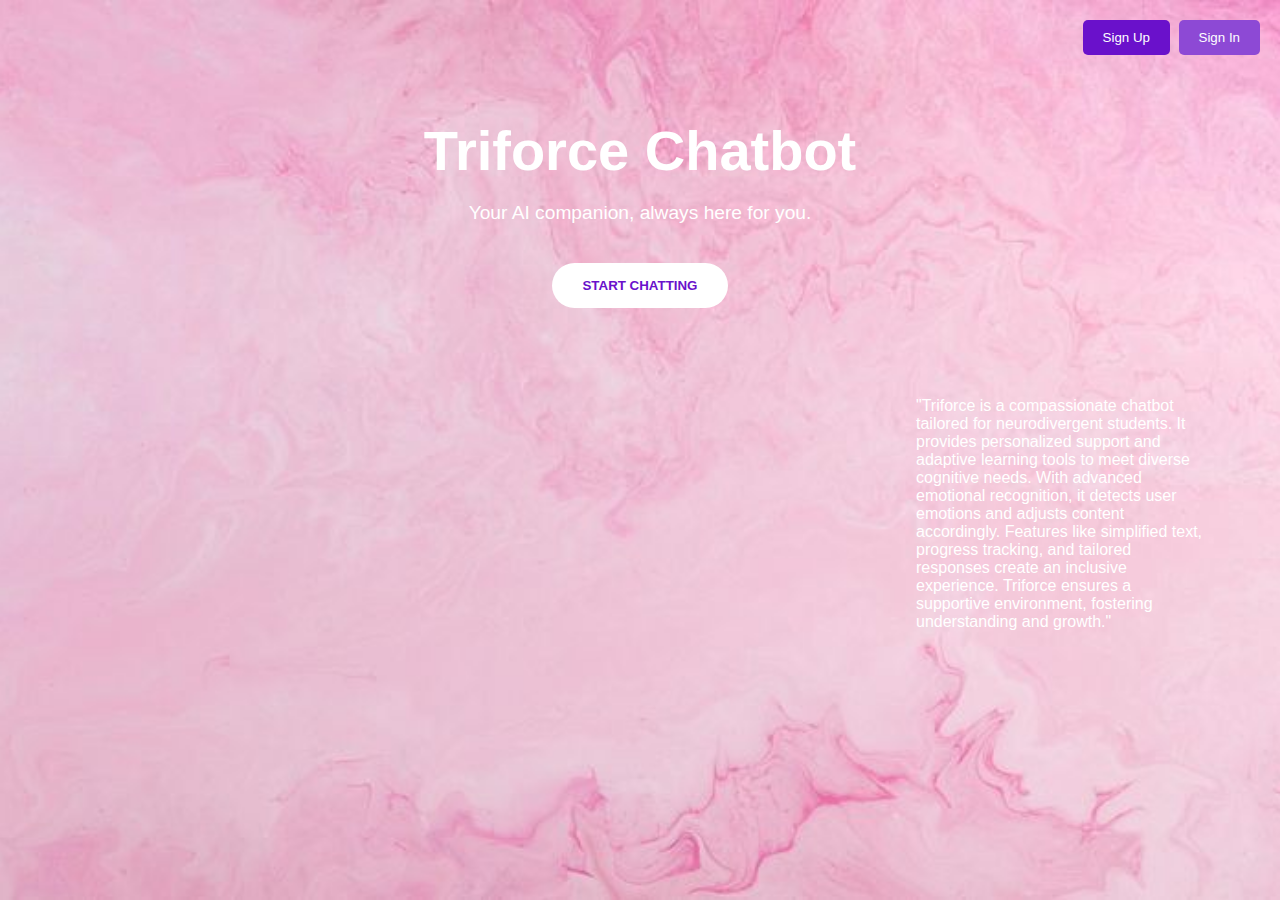
==== bot.html @ a35d51a7 "avator,db,remove image response,new model inclued" ====
<!DOCTYPE html>
<html lang="en">

<head>
    <meta charset="UTF-8">
    <meta name="viewport" content="width=device-width, initial-scale=1.0">
    <title>Interactive AI Chatbot</title>
    <style>
        /* General Styles */
        
        body {
            font-family: 'Roboto', sans-serif;
            margin: 0;
            padding: 0;
            background: url('templates/img/chatbot bg.jpg') no-repeat center center fixed;
            background-size: cover;
            overflow-x: hidden;
            color: #fff;
        }
        
        header {
            text-align: center;
            padding: 80px 20px;
            position: relative;
        }
        
        header h1 {
            font-size: 3.5rem;
            margin-bottom: 15px;
        }
        
        header p {
            font-size: 1.2rem;
        }
        
        .btn {
            padding: 15px 30px;
            background: #fff;
            color: #6a11cb;
            border: none;
            border-radius: 30px;
            cursor: pointer;
            text-transform: uppercase;
            font-weight: bold;
            margin-top: 20px;
            transition: all 0.3s ease-in-out;
        }
        
        .btn:hover {
            transform: scale(1.1);
            background: #eaeaea;
        }
        
        .hero {
            display: flex;
            align-items: center;
            position: absolute;
            top: 50%;
            right: 0;
            transform: translateY(-50%);
            padding: 60px 20px;
            text-align: left;
            height: auto;
            margin-left: 70%;
            margin-top: 5%;
            margin-right: 4%;
        }
        
        .signin-btn,
        .signup-btn {
            position: absolute;
            top: 20px;
            border: none;
            border-radius: 5px;
            padding: 10px 20px;
            cursor: pointer;
            color: white;
        }
        
        .signin-btn {
            right: 20px;
            background: #8d49d5;
        }
        
        .signin-btn:hover {
            background: #540da5;
        }
        
        .signup-btn {
            right: 110px;
            background: #6a11cb;
        }
        
        .signup-btn:hover {
            background: #540da5;
        }
        
        .modal {
            display: none;
            position: fixed;
            z-index: 1000;
            left: 0;
            top: 0;
            width: 100%;
            height: 100%;
            background-color: rgba(0, 0, 0, 0.8);
            justify-content: center;
            align-items: center;
        }
        
        .modal-content {
            background: #fff;
            color: #000;
            border-radius: 10px;
            padding: 20px;
            text-align: center;
            width: 80%;
            max-width: 400px;
        }
        
        .modal-content h2 {
            margin-top: 0;
        }
        
        .modal-content input,
        .modal-content button {
            margin-top: 10px;
            width: 100%;
            padding: 10px;
            font-size: 1rem;
        }
        
        .modal-content button {
            background: #6a11cb;
            color: #fff;
            border: none;
            cursor: pointer;
        }
        
        .modal-content button:hover {
            background: #540da5;
        }
        
        .modal-content .close {
            background: none;
            color: #000;
            font-size: 1.5rem;
            text-align: right;
            cursor: pointer;
            border: none;
        }
        /* Toast Notification */
        
        #toast {
            display: none;
            position: fixed;
            bottom: 20px;
            right: 20px;
            background: #4caf50;
            color: white;
            padding: 15px;
            border-radius: 5px;
            box-shadow: 0px 4px 6px rgba(0, 0, 0, 0.1);
            z-index: 1001;
        }
        
        #toast.error {
            background: #f44336;
        }
    </style>
</head>

<body>
    <header>
        <h1>Triforce Chatbot</h1>
        <p>Your AI companion, always here for you.</p>
        <button class="btn" onclick="startChat()">Start Chatting</button>
        <button class="signin-btn" onclick="openModalsignin()">Sign In</button>
        <button class="signup-btn" onclick="openModalsignup()">Sign Up</button>
    </header>

    <section class="hero">
        <p>"Triforce is a compassionate chatbot tailored for neurodivergent students. It provides personalized support and adaptive learning tools to meet diverse cognitive needs. With advanced emotional recognition, it detects user emotions and adjusts
            content accordingly. Features like simplified text, progress tracking, and tailored responses create an inclusive experience. Triforce ensures a supportive environment, fostering understanding and growth."</p>
    </section>

    <!-- Modal for Sign-In -->
    <div id="signinModal" class="modal">
        <div class="modal-content">
            <button class="close" onclick="closeModalsignin()">&times;</button>
            <h2>Sign In</h2>
            <input type="text" placeholder="E-mail" required>
            <input type="password" placeholder="Password" required>
            <button id="signinBtn">Sign In</button>
        </div>
    </div>

    <!-- Modal for Sign-Up -->
    <div id="signupModal" class="modal">
        <div class="modal-content">
            <button class="close" onclick="closeModalsignup()">&times;</button>
            <h2>Sign Up</h2>
            <input type="text" placeholder="Email" required>
            <input type="password" placeholder="Password" required>
            <button id="registerBtn">Register</button>
        </div>
    </div>

    <!-- Prompt Modal -->
    <div id="promptModal" class="modal">
        <div class="modal-content">
            <h2>Do you want to sign up or sign in?</h2>
            <button class="psignin-btn" onclick="redirectToSignIn()">Sign In</button>
            <button class="psignup-btn" onclick="redirectToSignUp()">Sign Up</button>
            <button class="close" onclick="closePromptModal()">Cancel</button>
        </div>
    </div>

    <!-- Toast Notification -->
    <div id="toast">Action Successful!</div>

    <script>
        let isUserSignedIn = false; // Track sign-in status

        document.getElementById("registerBtn").addEventListener("click", function() {
            const email = document.querySelector("#signupModal input[type='text']").value;
            const password = document.querySelector("#signupModal input[type='password']").value;

            fetch("http://localhost:5001/register", {
                    method: "POST",
                    headers: {
                        "Content-Type": "application/json",
                    },
                    body: JSON.stringify({
                        email,
                        password
                    }),
                })
                .then((response) => response.json())
                .then((data) => {
                    if (data.error) {
                        showToast(data.error, true);
                    } else {
                        closeModalsignup();
                        showToast("Registration Successful!");
                    }
                })
                .catch((error) => {
                    showToast("An error occurred during registration", true);
                    console.error("Error:", error);
                });
        });
        document.getElementById("signinBtn").addEventListener("click", function() {
            const email = document.querySelector("#signinModal input[type='text']").value;
            const password = document.querySelector("#signinModal input[type='password']").value;

            fetch("http://localhost:5001/login", {
                    method: "POST",
                    headers: {
                        "Content-Type": "application/json",
                    },
                    body: JSON.stringify({
                        email,
                        password
                    }),
                })
                .then((response) => response.json())
                .then((data) => {
                    if (data.error) {
                        showToast(data.error, true);
                    } else {
                        showToast("Signed in successfully!");
                        isUserSignedIn = true; // Update sign-in status
                        closeModalsignin();
                        redirectToChatPage(); // Redirect after sign-in
                    }
                })
                .catch((error) => {
                    showToast("An error occurred during login", true);
                    console.error("Error:", error);
                });
        });

        function startChat() {
            if (!isUserSignedIn) {
                openPromptModal(); // Open prompt modal for sign-in/sign-up
            } else {
                redirectToChatPage(); // Redirect directly if signed in
            }
        }

        function redirectToChatPage() {
            // Replace 'chat.html' with the actual chat page
            window.location.href = "templates/index.html";
        }

        function openPromptModal() {
            document.getElementById('promptModal').style.display = 'flex';
        }

        function closePromptModal() {
            document.getElementById('promptModal').style.display = 'none';
        }

        function redirectToSignIn() {
            closePromptModal();
            openModalsignin();
        }

        function redirectToSignUp() {
            closePromptModal();
            openModalsignup();
        }

        function openModalsignin() {
            document.getElementById("signinModal").style.display = "flex";
        }

        function openModalsignup() {
            document.getElementById("signupModal").style.display = "flex";
        }

        function closeModalsignin() {
            document.getElementById("signinModal").style.display = "none";
        }

        function closeModalsignup() {
            document.getElementById("signupModal").style.display = "none";
        }

        function showToast(message, isError = false) {
            const toast = document.getElementById("toast");
            toast.textContent = message;
            toast.className = isError ? "error" : "";
            toast.style.display = "block";
            setTimeout(() => {
                toast.style.display = "none";
            }, 3000);
        }

        function closeModalsignup() {
            document.getElementById('signupModal').style.display = 'none';
        }

        function showToast(message, isError = false) {
            const toast = document.getElementById("toast");
            toast.textContent = message;
            toast.className = isError ? "error" : "";
            toast.style.display = "block";
            setTimeout(() => {
                toast.style.display = "none";
            }, 3000);
        }
    </script>
</body>

</html>
<!-- hSPEm1fpQPMGWzNbVl1e -->
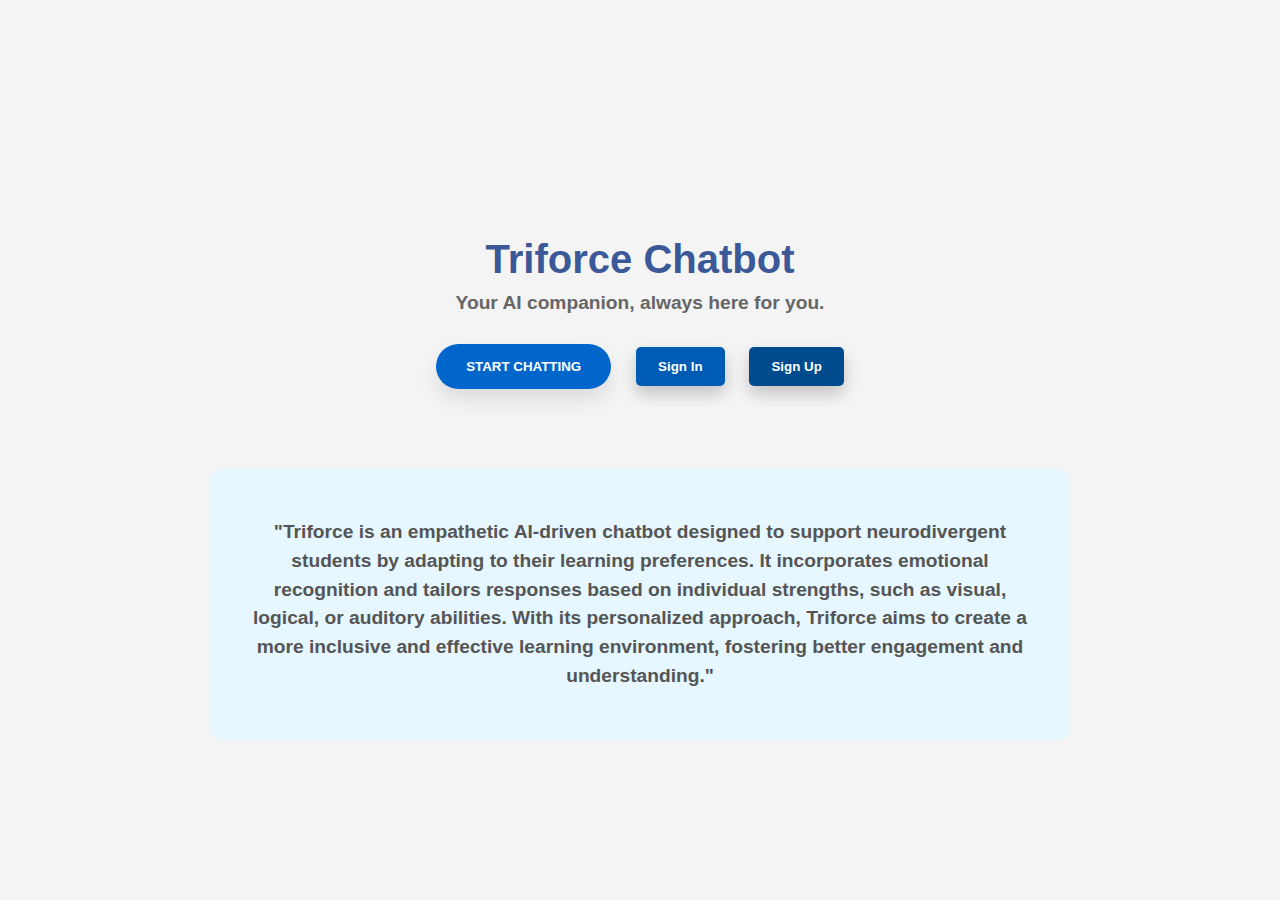
==== commit f7681e88: "bot page" ====
--- a/bot.html
+++ b/bot.html
@@ -4,320 +4,263 @@
 <head>
     <meta charset="UTF-8">
     <meta name="viewport" content="width=device-width, initial-scale=1.0">
-    <title>Interactive AI Chatbot</title>
+    <title>Triforce Chatbot</title>
     <style>
         /* General Styles */
-        
-        body {
-            font-family: 'Roboto', sans-serif;
-            margin: 0;
-            padding: 0;
-            background: url('templates/img/chatbot bg.jpg') no-repeat center center fixed;
-            background-size: cover;
-            overflow-x: hidden;
-            color: #fff;
-        }
-        
-        header {
-            text-align: center;
-            padding: 80px 20px;
-            position: relative;
-        }
-        
-        header h1 {
-            font-size: 3.5rem;
-            margin-bottom: 15px;
-        }
-        
-        header p {
-            font-size: 1.2rem;
-        }
-        
-        .btn {
-            padding: 15px 30px;
-            background: #fff;
-            color: #6a11cb;
-            border: none;
-            border-radius: 30px;
-            cursor: pointer;
-            text-transform: uppercase;
-            font-weight: bold;
-            margin-top: 20px;
-            transition: all 0.3s ease-in-out;
-        }
-        
-        .btn:hover {
-            transform: scale(1.1);
-            background: #eaeaea;
-        }
-        
-        .hero {
-            display: flex;
-            align-items: center;
-            position: absolute;
-            top: 50%;
-            right: 0;
-            transform: translateY(-50%);
-            padding: 60px 20px;
-            text-align: left;
-            height: auto;
-            margin-left: 70%;
-            margin-top: 5%;
-            margin-right: 4%;
-        }
-        
-        .signin-btn,
-        .signup-btn {
-            position: absolute;
-            top: 20px;
-            border: none;
-            border-radius: 5px;
-            padding: 10px 20px;
-            cursor: pointer;
-            color: white;
-        }
-        
-        .signin-btn {
-            right: 20px;
-            background: #8d49d5;
-        }
-        
-        .signin-btn:hover {
-            background: #540da5;
-        }
-        
-        .signup-btn {
-            right: 110px;
-            background: #6a11cb;
-        }
-        
-        .signup-btn:hover {
-            background: #540da5;
-        }
-        
-        .modal {
-            display: none;
-            position: fixed;
-            z-index: 1000;
-            left: 0;
-            top: 0;
-            width: 100%;
-            height: 100%;
-            background-color: rgba(0, 0, 0, 0.8);
-            justify-content: center;
-            align-items: center;
-        }
-        
-        .modal-content {
-            background: #fff;
-            color: #000;
-            border-radius: 10px;
-            padding: 20px;
-            text-align: center;
-            width: 80%;
-            max-width: 400px;
-        }
-        
-        .modal-content h2 {
-            margin-top: 0;
-        }
-        
-        .modal-content input,
-        .modal-content button {
-            margin-top: 10px;
-            width: 100%;
-            padding: 10px;
-            font-size: 1rem;
-        }
-        
-        .modal-content button {
-            background: #6a11cb;
-            color: #fff;
-            border: none;
-            cursor: pointer;
-        }
-        
-        .modal-content button:hover {
-            background: #540da5;
-        }
-        
-        .modal-content .close {
-            background: none;
-            color: #000;
-            font-size: 1.5rem;
-            text-align: right;
-            cursor: pointer;
-            border: none;
-        }
-        /* Toast Notification */
-        
-        #toast {
-            display: none;
-            position: fixed;
-            bottom: 20px;
-            right: 20px;
-            background: #4caf50;
-            color: white;
-            padding: 15px;
-            border-radius: 5px;
-            box-shadow: 0px 4px 6px rgba(0, 0, 0, 0.1);
-            z-index: 1001;
-        }
-        
-        #toast.error {
-            background: #f44336;
-        }
+  /* General Styles */
+/* General Styles */
+body {
+    font-family: 'Roboto', sans-serif;
+    margin: 0;
+    padding: 0;
+    background-color: #f4f4f4; /* Light gray background - calming and easy on the eyes */
+    color: #333; /* Dark gray text for readability */
+    display: flex;
+    justify-content: center;
+    align-items: center;
+    height: 100vh;
+    flex-direction: column;
+    overflow: hidden;
+    font-size: 1.1rem;
+}
+
+/* Header */
+header {
+    text-align: center;
+    padding: 50px 20px;
+    animation: fadeIn 1.5s ease-out;
+}
+
+header h1 {
+    font-size: 2.5rem;
+    font-weight: bold;
+    margin-bottom: 10px;
+    color: #3b5998; /* Calming blue for header */
+}
+
+header p {
+    font-size: 1.2rem;
+    max-width: 600px;
+    margin: auto;
+    font-weight: bold;
+    color: #666; /* Soft gray for description text */
+}
+
+/* Buttons */
+.btn {
+    padding: 15px 30px;
+    background: #0066cc; /* Soft blue for buttons */
+    color: white;
+    border: none;
+    border-radius: 25px;
+    cursor: pointer;
+    text-transform: uppercase;
+    font-weight: bold;
+    margin-top: 20px;
+    transition: all 0.3s ease;
+    box-shadow: 0 10px 20px rgba(0, 0, 0, 0.1);
+}
+
+.btn:hover {
+    background: #0099cc; /* Slight hover effect */
+    transform: translateY(-5px);
+}
+
+.buttons {
+    margin-top: 20px;
+}
+
+.buttons button {
+    margin: 10px;
+    font-weight: bold;
+}
+
+/* Hero Section */
+.hero {
+    width: 90%;
+    max-width: 800px;
+    text-align: center;
+    padding: 30px;
+    background: #e6f7ff; /* Very light blue background - calm and easy on the eyes */
+    border-radius: 10px;
+    margin-top: 20px;
+}
+
+.hero p {
+    font-size: 1.2rem;
+    line-height: 1.5;
+    font-weight: bold;
+    color: #555; /* Darker text for better contrast */
+}
+
+/* Sign-In and Sign-Up Buttons */
+.signin-btn,
+.signup-btn {
+    padding: 12px 22px;
+    border: none;
+    border-radius: 5px;
+    cursor: pointer;
+    color: white;
+    transition: 0.3s;
+    font-weight: bold;
+    background: #005bb5; /* Calming blue */
+    box-shadow: 0 8px 16px rgba(0, 0, 0, 0.2);
+}
+
+.signin-btn:hover,
+.signup-btn:hover {
+    background: #0086cc; /* Slightly lighter hover color */
+    transform: scale(1.05);
+}
+
+.signup-btn {
+    background: #004b8e;
+}
+
+.signup-btn:hover {
+    background: #006db3;
+}
+
+.signin-btn {
+    background: #005bb5;
+}
+
+/* Modal Styles */
+.modal {
+    display: none;
+    position: fixed;
+    z-index: 1000;
+    left: 0;
+    top: 0;
+    width: 100%;
+    height: 100%;
+    background-color: rgba(0, 0, 0, 0.6); /* Darker background for focus */
+    display: flex;
+    justify-content: center;
+    align-items: center;
+}
+
+.modal-content {
+    background: #ffffff;
+    color: #333;
+    border-radius: 10px;
+    padding: 25px;
+    text-align: center;
+    width: 90%;
+    max-width: 350px;
+}
+
+.modal-content h2 {
+    margin-bottom: 15px;
+    font-size: 1.5rem;
+    color: #004b8e; /* Soft blue header for modal */
+}
+
+.modal-content input {
+    width: 100%;
+    padding: 12px;
+    margin: 10px 0;
+    font-size: 1rem;
+    border: 1px solid #ccc;
+    border-radius: 5px;
+    background-color: #f9f9f9; /* Light background for input fields */
+}
+
+.modal-content button {
+    width: 100%;
+    padding: 12px;
+    background: #005bb5;
+    color: white;
+    border: none;
+    cursor: pointer;
+    font-size: 1.1rem;
+    margin-top: 10px;
+    border-radius: 5px;
+}
+
+.modal-content button:hover {
+    background: #0086cc;
+}
+
+/* Toast Notification */
+#toast {
+    display: none;
+    position: fixed;
+    bottom: 20px;
+    right: 20px;
+    background: #4caf50; /* Calming green for success messages */
+    color: white;
+    padding: 15px;
+    border-radius: 5px;
+    box-shadow: 0px 4px 6px rgba(0, 0, 0, 0.1);
+}
+
+/* Animations */
+@keyframes fadeIn {
+    0% {
+        opacity: 0;
+        transform: translateY(20px);
+    }
+    100% {
+        opacity: 1;
+        transform: translateY(0);
+    }
+}
+
     </style>
 </head>
 
 <body>
+
     <header>
         <h1>Triforce Chatbot</h1>
         <p>Your AI companion, always here for you.</p>
-        <button class="btn" onclick="startChat()">Start Chatting</button>
-        <button class="signin-btn" onclick="openModalsignin()">Sign In</button>
-        <button class="signup-btn" onclick="openModalsignup()">Sign Up</button>
+        <div class="buttons">
+            <button class="btn" onclick="startChat()">Start Chatting</button>
+            <button class="signin-btn" onclick="openModalsignin()">Sign In</button>
+            <button class="signup-btn" onclick="openModalsignup()">Sign Up</button>
+        </div>
     </header>
 
     <section class="hero">
-        <p>"Triforce is a compassionate chatbot tailored for neurodivergent students. It provides personalized support and adaptive learning tools to meet diverse cognitive needs. With advanced emotional recognition, it detects user emotions and adjusts
-            content accordingly. Features like simplified text, progress tracking, and tailored responses create an inclusive experience. Triforce ensures a supportive environment, fostering understanding and growth."</p>
+        <p>"Triforce is an empathetic AI-driven chatbot designed to support neurodivergent students by adapting to their learning preferences. It incorporates emotional recognition and tailors responses based on individual strengths, such as visual, logical, or auditory abilities. With its personalized approach, Triforce aims to create a more inclusive and effective learning environment, fostering better engagement and understanding."</p>
     </section>
 
-    <!-- Modal for Sign-In -->
-    <div id="signinModal" class="modal">
+    <!-- Modals -->
+    <div id="signinModal" class="modal" style="display: none;">
         <div class="modal-content">
             <button class="close" onclick="closeModalsignin()">&times;</button>
             <h2>Sign In</h2>
-            <input type="text" placeholder="E-mail" required>
-            <input type="password" placeholder="Password" required>
-            <button id="signinBtn">Sign In</button>
+            <input type="text" placeholder="E-mail">
+            <input type="password" placeholder="Password">
+            <button onclick="signIn()">Sign In</button>
         </div>
     </div>
 
-    <!-- Modal for Sign-Up -->
-    <div id="signupModal" class="modal">
+    <div id="signupModal" class="modal" style="display: none;">
         <div class="modal-content">
             <button class="close" onclick="closeModalsignup()">&times;</button>
             <h2>Sign Up</h2>
-            <input type="text" placeholder="Email" required>
-            <input type="password" placeholder="Password" required>
-            <button id="registerBtn">Register</button>
+            <input type="text" placeholder="Email">
+            <input type="password" placeholder="Password">
+            <button onclick="signUp()">Register</button>
         </div>
     </div>
 
-    <!-- Prompt Modal -->
-    <div id="promptModal" class="modal">
-        <div class="modal-content">
-            <h2>Do you want to sign up or sign in?</h2>
-            <button class="psignin-btn" onclick="redirectToSignIn()">Sign In</button>
-            <button class="psignup-btn" onclick="redirectToSignUp()">Sign Up</button>
-            <button class="close" onclick="closePromptModal()">Cancel</button>
-        </div>
-    </div>
-
     <!-- Toast Notification -->
     <div id="toast">Action Successful!</div>
 
     <script>
-        let isUserSignedIn = false; // Track sign-in status
-
-        document.getElementById("registerBtn").addEventListener("click", function() {
-            const email = document.querySelector("#signupModal input[type='text']").value;
-            const password = document.querySelector("#signupModal input[type='password']").value;
-
-            fetch("http://localhost:5001/register", {
-                    method: "POST",
-                    headers: {
-                        "Content-Type": "application/json",
-                    },
-                    body: JSON.stringify({
-                        email,
-                        password
-                    }),
-                })
-                .then((response) => response.json())
-                .then((data) => {
-                    if (data.error) {
-                        showToast(data.error, true);
-                    } else {
-                        closeModalsignup();
-                        showToast("Registration Successful!");
-                    }
-                })
-                .catch((error) => {
-                    showToast("An error occurred during registration", true);
-                    console.error("Error:", error);
-                });
-        });
-        document.getElementById("signinBtn").addEventListener("click", function() {
-            const email = document.querySelector("#signinModal input[type='text']").value;
-            const password = document.querySelector("#signinModal input[type='password']").value;
-
-            fetch("http://localhost:5001/login", {
-                    method: "POST",
-                    headers: {
-                        "Content-Type": "application/json",
-                    },
-                    body: JSON.stringify({
-                        email,
-                        password
-                    }),
-                })
-                .then((response) => response.json())
-                .then((data) => {
-                    if (data.error) {
-                        showToast(data.error, true);
-                    } else {
-                        showToast("Signed in successfully!");
-                        isUserSignedIn = true; // Update sign-in status
-                        closeModalsignin();
-                        redirectToChatPage(); // Redirect after sign-in
-                    }
-                })
-                .catch((error) => {
-                    showToast("An error occurred during login", true);
-                    console.error("Error:", error);
-                });
-        });
-
-        function startChat() {
-            if (!isUserSignedIn) {
-                openPromptModal(); // Open prompt modal for sign-in/sign-up
-            } else {
-                redirectToChatPage(); // Redirect directly if signed in
-            }
-        }
-
-        function redirectToChatPage() {
-            // Replace 'chat.html' with the actual chat page
-            window.location.href = "templates/index.html";
-        }
-
-        function openPromptModal() {
-            document.getElementById('promptModal').style.display = 'flex';
-        }
-
-        function closePromptModal() {
-            document.getElementById('promptModal').style.display = 'none';
-        }
-
-        function redirectToSignIn() {
-            closePromptModal();
-            openModalsignin();
-        }
-
-        function redirectToSignUp() {
-            closePromptModal();
-            openModalsignup();
-        }
-
         function openModalsignin() {
             document.getElementById("signinModal").style.display = "flex";
+            // Close signup modal if open
+            document.getElementById("signupModal").style.display = "none";
         }
 
         function openModalsignup() {
             document.getElementById("signupModal").style.display = "flex";
+            // Close signin modal if open
+            document.getElementById("signinModal").style.display = "none";
         }
 
         function closeModalsignin() {
@@ -331,28 +274,21 @@
         function showToast(message, isError = false) {
             const toast = document.getElementById("toast");
             toast.textContent = message;
-            toast.className = isError ? "error" : "";
             toast.style.display = "block";
+            toast.style.background = isError ? "#f44336" : "#4caf50";
             setTimeout(() => {
                 toast.style.display = "none";
             }, 3000);
         }
 
-        function closeModalsignup() {
-            document.getElementById('signupModal').style.display = 'none';
-        }
-
-        function showToast(message, isError = false) {
-            const toast = document.getElementById("toast");
-            toast.textContent = message;
-            toast.className = isError ? "error" : "";
-            toast.style.display = "block";
+        function startChat() {
+            showToast("Redirecting to chat...");
             setTimeout(() => {
-                toast.style.display = "none";
-            }, 3000);
+                window.location.href = "templates/index.html";
+            }, 1500);
         }
     </script>
+
 </body>
 
 </html>
-<!-- hSPEm1fpQPMGWzNbVl1e -->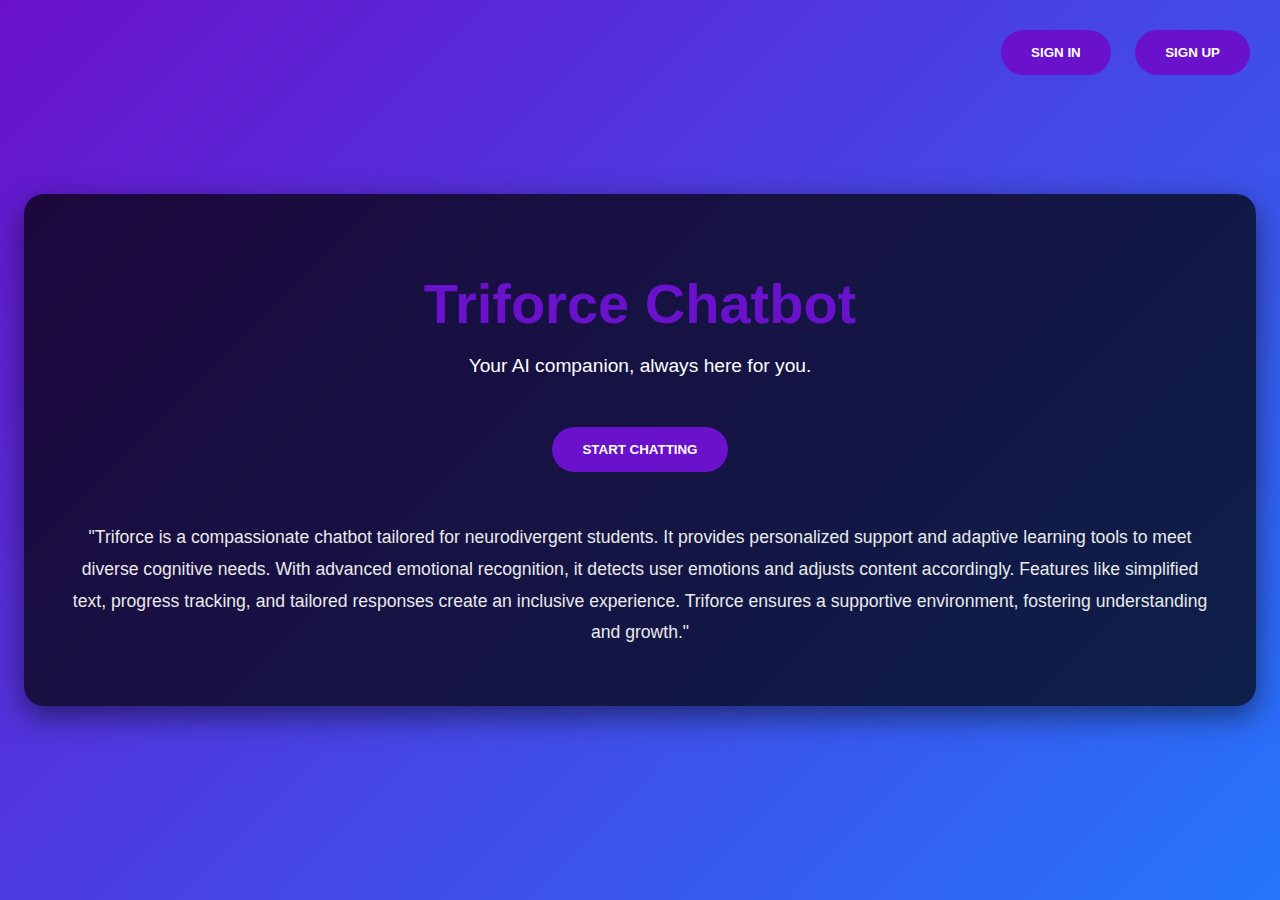
==== commit d36b5f1e: "gradients by kesika" ====
--- a/bot.html
+++ b/bot.html
@@ -4,246 +4,224 @@
 <head>
     <meta charset="UTF-8">
     <meta name="viewport" content="width=device-width, initial-scale=1.0">
-    <title>Triforce Chatbot</title>
+    <title>Interactive AI Chatbot</title>
     <style>
         /* General Styles */
-  /* General Styles */
-/* General Styles */
+        /* Animated Gradient Background */
+@keyframes gradientAnimation {
+    0% {
+        background-position: 0% 50%;
+    }
+    50% {
+        background-position: 100% 50%;
+    }
+    100% {
+        background-position: 0% 50%;
+    }
+}
+
 body {
     font-family: 'Roboto', sans-serif;
     margin: 0;
     padding: 0;
-    background-color: #f4f4f4; /* Light gray background - calming and easy on the eyes */
-    color: #333; /* Dark gray text for readability */
-    display: flex;
-    justify-content: center;
-    align-items: center;
+    background: linear-gradient(135deg, #6a11cb, #2575fc, #50c9c3, #96deda);
+    background-size: 300% 300%;
+    animation: gradientAnimation 8s infinite ease-in-out;
     height: 100vh;
-    flex-direction: column;
-    overflow: hidden;
-    font-size: 1.1rem;
-}
-
-/* Header */
-header {
-    text-align: center;
-    padding: 50px 20px;
-    animation: fadeIn 1.5s ease-out;
-}
-
-header h1 {
-    font-size: 2.5rem;
-    font-weight: bold;
-    margin-bottom: 10px;
-    color: #3b5998; /* Calming blue for header */
-}
-
-header p {
-    font-size: 1.2rem;
-    max-width: 600px;
-    margin: auto;
-    font-weight: bold;
-    color: #666; /* Soft gray for description text */
-}
-
-/* Buttons */
-.btn {
-    padding: 15px 30px;
-    background: #0066cc; /* Soft blue for buttons */
-    color: white;
-    border: none;
-    border-radius: 25px;
-    cursor: pointer;
-    text-transform: uppercase;
-    font-weight: bold;
-    margin-top: 20px;
-    transition: all 0.3s ease;
-    box-shadow: 0 10px 20px rgba(0, 0, 0, 0.1);
-}
-
-.btn:hover {
-    background: #0099cc; /* Slight hover effect */
-    transform: translateY(-5px);
-}
-
-.buttons {
-    margin-top: 20px;
-}
-
-.buttons button {
-    margin: 10px;
-    font-weight: bold;
-}
-
-/* Hero Section */
-.hero {
-    width: 90%;
-    max-width: 800px;
-    text-align: center;
-    padding: 30px;
-    background: #e6f7ff; /* Very light blue background - calm and easy on the eyes */
-    border-radius: 10px;
-    margin-top: 20px;
-}
-
-.hero p {
-    font-size: 1.2rem;
-    line-height: 1.5;
-    font-weight: bold;
-    color: #555; /* Darker text for better contrast */
-}
-
-/* Sign-In and Sign-Up Buttons */
-.signin-btn,
-.signup-btn {
-    padding: 12px 22px;
-    border: none;
-    border-radius: 5px;
-    cursor: pointer;
-    color: white;
-    transition: 0.3s;
-    font-weight: bold;
-    background: #005bb5; /* Calming blue */
-    box-shadow: 0 8px 16px rgba(0, 0, 0, 0.2);
-}
-
-.signin-btn:hover,
-.signup-btn:hover {
-    background: #0086cc; /* Slightly lighter hover color */
-    transform: scale(1.05);
-}
-
-.signup-btn {
-    background: #004b8e;
-}
-
-.signup-btn:hover {
-    background: #006db3;
-}
-
-.signin-btn {
-    background: #005bb5;
-}
-
-/* Modal Styles */
-.modal {
-    display: none;
-    position: fixed;
-    z-index: 1000;
-    left: 0;
-    top: 0;
-    width: 100%;
-    height: 100%;
-    background-color: rgba(0, 0, 0, 0.6); /* Darker background for focus */
+    color: #fff;
     display: flex;
     justify-content: center;
     align-items: center;
 }
 
-.modal-content {
-    background: #ffffff;
-    color: #333;
-    border-radius: 10px;
-    padding: 25px;
-    text-align: center;
-    width: 90%;
-    max-width: 350px;
+
+        .container {
+            background: rgba(0, 0, 0, 0.7);
+            border-radius: 20px;
+            padding: 40px;
+            width: 90%;
+            max-width: 1200px;
+            box-shadow: 0 10px 30px rgba(0, 0, 0, 0.5);
+            text-align: center;
+        }
+
+        header h1 {
+            font-size: 3.5rem;
+            margin-bottom: 15px;
+            color: #6a11cb;
+        }
+
+        header p {
+            font-size: 1.2rem;
+            margin-bottom: 40px;
+        }
+
+        .btn {
+            padding: 15px 30px;
+            background: #6a11cb;
+            color: #fff;
+            border: none;
+            border-radius: 30px;
+            cursor: pointer;
+            text-transform: uppercase;
+            font-weight: bold;
+            margin: 10px;
+            transition: all 0.3s ease-in-out;
+        }
+
+        .btn:hover {
+            background: #540da5;
+            transform: scale(1.05);
+        }
+
+        .hero {
+            margin-top: 40px;
+            font-size: 1.1rem;
+            line-height: 1.8;
+            color: #eaeaea;
+        }
+        .auth-buttons {
+    position: absolute;
+    top: 20px;
+    right: 20px;
 }
 
-.modal-content h2 {
-    margin-bottom: 15px;
-    font-size: 1.5rem;
-    color: #004b8e; /* Soft blue header for modal */
-}
-
-.modal-content input {
-    width: 100%;
-    padding: 12px;
-    margin: 10px 0;
-    font-size: 1rem;
-    border: 1px solid #ccc;
-    border-radius: 5px;
-    background-color: #f9f9f9; /* Light background for input fields */
-}
-
-.modal-content button {
-    width: 100%;
-    padding: 12px;
-    background: #005bb5;
-    color: white;
-    border: none;
-    cursor: pointer;
-    font-size: 1.1rem;
-    margin-top: 10px;
-    border-radius: 5px;
-}
-
-.modal-content button:hover {
-    background: #0086cc;
-}
-
-/* Toast Notification */
-#toast {
-    display: none;
-    position: fixed;
-    bottom: 20px;
-    right: 20px;
-    background: #4caf50; /* Calming green for success messages */
-    color: white;
-    padding: 15px;
-    border-radius: 5px;
-    box-shadow: 0px 4px 6px rgba(0, 0, 0, 0.1);
-}
-
-/* Animations */
-@keyframes fadeIn {
-    0% {
-        opacity: 0;
-        transform: translateY(20px);
-    }
-    100% {
-        opacity: 1;
-        transform: translateY(0);
-    }
-}
-
+
+        .modal {
+            display: none;
+            position: fixed;
+            z-index: 1000;
+            left: 0;
+            top: 0;
+            width: 100%;
+            height: 100%;
+            background-color: rgba(0, 0, 0, 0.8);
+            justify-content: center;
+            align-items: center;
+        }
+
+        .modal-content {
+            background: #fff;
+            color: #000;
+            border-radius: 10px;
+            padding: 30px;
+            text-align: center;
+            width: 90%;
+            max-width: 400px;
+            box-shadow: 0 10px 30px rgba(0, 0, 0, 0.5);
+        }
+
+        .modal-content h2 {
+            margin-top: 0;
+            color: #6a11cb;
+        }
+
+        .modal-content input {
+            width: 100%;
+            padding: 12px;
+            margin: 10px 0;
+            border: 1px solid #ccc;
+            border-radius: 5px;
+            font-size: 1rem;
+        }
+
+        .modal-content button {
+            width: 100%;
+            padding: 12px;
+            background: #6a11cb;
+            color: #fff;
+            border: none;
+            border-radius: 5px;
+            cursor: pointer;
+            font-size: 1rem;
+            margin-top: 10px;
+            transition: background 0.3s ease;
+        }
+
+        .modal-content button:hover {
+            background: #540da5;
+        }
+
+        .modal-content .close {
+            background: none;
+            color: #000;
+            font-size: 1.5rem;
+            text-align: right;
+            cursor: pointer;
+            border: none;
+            position: absolute;
+            top: 10px;
+            right: 15px;
+        }
+
+        /* Toast Notification */
+        #toast {
+            display: none;
+            position: fixed;
+            bottom: 20px;
+            right: 20px;
+            background: #4caf50;
+            color: white;
+            padding: 15px;
+            border-radius: 5px;
+            box-shadow: 0px 4px 6px rgba(0, 0, 0, 0.1);
+            z-index: 1001;
+        }
+
+        #toast.error {
+            background: #f44336;
+        }
     </style>
 </head>
 
 <body>
-
-    <header>
-        <h1>Triforce Chatbot</h1>
-        <p>Your AI companion, always here for you.</p>
-        <div class="buttons">
+    <div class="auth-buttons">
+        <button class="btn signin-btn" onclick="openModalsignin()">Sign In</button>
+        <button class="btn signup-btn" onclick="openModalsignup()">Sign Up</button>
+    </div>
+
+    <div class="container">
+        <header>
+            <h1>Triforce Chatbot</h1>
+            <p>Your AI companion, always here for you.</p>
             <button class="btn" onclick="startChat()">Start Chatting</button>
-            <button class="signin-btn" onclick="openModalsignin()">Sign In</button>
-            <button class="signup-btn" onclick="openModalsignup()">Sign Up</button>
-        </div>
-    </header>
-
-    <section class="hero">
-        <p>"Triforce is an empathetic AI-driven chatbot designed to support neurodivergent students by adapting to their learning preferences. It incorporates emotional recognition and tailors responses based on individual strengths, such as visual, logical, or auditory abilities. With its personalized approach, Triforce aims to create a more inclusive and effective learning environment, fostering better engagement and understanding."</p>
-    </section>
-
-    <!-- Modals -->
-    <div id="signinModal" class="modal" style="display: none;">
+        </header>
+
+        <section class="hero">
+            <p>"Triforce is a compassionate chatbot tailored for neurodivergent students. It provides personalized support and adaptive learning tools to meet diverse cognitive needs. With advanced emotional recognition, it detects user emotions and adjusts content accordingly. Features like simplified text, progress tracking, and tailored responses create an inclusive experience. Triforce ensures a supportive environment, fostering understanding and growth."</p>
+        </section>
+    </div>
+
+
+    <!-- Modal for Sign-In -->
+    <div id="signinModal" class="modal">
         <div class="modal-content">
             <button class="close" onclick="closeModalsignin()">&times;</button>
             <h2>Sign In</h2>
-            <input type="text" placeholder="E-mail">
-            <input type="password" placeholder="Password">
-            <button onclick="signIn()">Sign In</button>
+            <input type="text" placeholder="E-mail" required>
+            <input type="password" placeholder="Password" required>
+            <button id="signinBtn">Sign In</button>
         </div>
     </div>
 
-    <div id="signupModal" class="modal" style="display: none;">
+    <!-- Modal for Sign-Up -->
+    <div id="signupModal" class="modal">
         <div class="modal-content">
             <button class="close" onclick="closeModalsignup()">&times;</button>
             <h2>Sign Up</h2>
-            <input type="text" placeholder="Email">
-            <input type="password" placeholder="Password">
-            <button onclick="signUp()">Register</button>
+            <input type="text" placeholder="Email" required>
+            <input type="password" placeholder="Password" required>
+            <button id="registerBtn">Register</button>
+        </div>
+    </div>
+
+    <!-- Prompt Modal -->
+    <div id="promptModal" class="modal">
+        <div class="modal-content">
+            <h2>Do you want to sign up or sign in?</h2>
+            <button class="btn psignin-btn" onclick="redirectToSignIn()">Sign In</button>
+            <button class="btn psignup-btn" onclick="redirectToSignUp()">Sign Up</button>
+            <button class="btn close" onclick="closePromptModal()">Cancel</button>
         </div>
     </div>
 
@@ -251,16 +229,105 @@
     <div id="toast">Action Successful!</div>
 
     <script>
+        let isUserSignedIn = false; // Track sign-in status
+
+        document.getElementById("registerBtn").addEventListener("click", function() {
+            const email = document.querySelector("#signupModal input[type='text']").value;
+            const password = document.querySelector("#signupModal input[type='password']").value;
+
+            fetch("http://localhost:5001/register", {
+                    method: "POST",
+                    headers: {
+                        "Content-Type": "application/json",
+                    },
+                    body: JSON.stringify({
+                        email,
+                        password
+                    }),
+                })
+                .then((response) => response.json())
+                .then((data) => {
+                    if (data.error) {
+                        showToast(data.error, true);
+                    } else {
+                        closeModalsignup();
+                        showToast("Registration Successful!");
+                    }
+                })
+                .catch((error) => {
+                    showToast("An error occurred during registration", true);
+                    console.error("Error:", error);
+                });
+        });
+
+        document.getElementById("signinBtn").addEventListener("click", function() {
+            const email = document.querySelector("#signinModal input[type='text']").value;
+            const password = document.querySelector("#signinModal input[type='password']").value;
+
+            fetch("http://localhost:5001/login", {
+                    method: "POST",
+                    headers: {
+                        "Content-Type": "application/json",
+                    },
+                    body: JSON.stringify({
+                        email,
+                        password
+                    }),
+                })
+                .then((response) => response.json())
+                .then((data) => {
+                    if (data.error) {
+                        showToast(data.error, true);
+                    } else {
+                        showToast("Signed in successfully!");
+                        isUserSignedIn = true; // Update sign-in status
+                        closeModalsignin();
+                        redirectToChatPage(); // Redirect after sign-in
+                    }
+                })
+                .catch((error) => {
+                    showToast("An error occurred during login", true);
+                    console.error("Error:", error);
+                });
+        });
+
+        function startChat() {
+            if (!isUserSignedIn) {
+                openPromptModal(); // Open prompt modal for sign-in/sign-up
+            } else {
+                redirectToChatPage(); // Redirect directly if signed in
+            }
+        }
+
+        function redirectToChatPage() {
+            // Replace 'chat.html' with the actual chat page
+            window.location.href = "templates/index.html";
+        }
+
+        function openPromptModal() {
+            document.getElementById('promptModal').style.display = 'flex';
+        }
+
+        function closePromptModal() {
+            document.getElementById('promptModal').style.display = 'none';
+        }
+
+        function redirectToSignIn() {
+            closePromptModal();
+            openModalsignin();
+        }
+
+        function redirectToSignUp() {
+            closePromptModal();
+            openModalsignup();
+        }
+
         function openModalsignin() {
             document.getElementById("signinModal").style.display = "flex";
-            // Close signup modal if open
-            document.getElementById("signupModal").style.display = "none";
         }
 
         function openModalsignup() {
             document.getElementById("signupModal").style.display = "flex";
-            // Close signin modal if open
-            document.getElementById("signinModal").style.display = "none";
         }
 
         function closeModalsignin() {
@@ -274,21 +341,13 @@
         function showToast(message, isError = false) {
             const toast = document.getElementById("toast");
             toast.textContent = message;
+            toast.className = isError ? "error" : "";
             toast.style.display = "block";
-            toast.style.background = isError ? "#f44336" : "#4caf50";
             setTimeout(() => {
                 toast.style.display = "none";
             }, 3000);
         }
-
-        function startChat() {
-            showToast("Redirecting to chat...");
-            setTimeout(() => {
-                window.location.href = "templates/index.html";
-            }, 1500);
-        }
     </script>
-
 </body>
 
-</html>
+</html>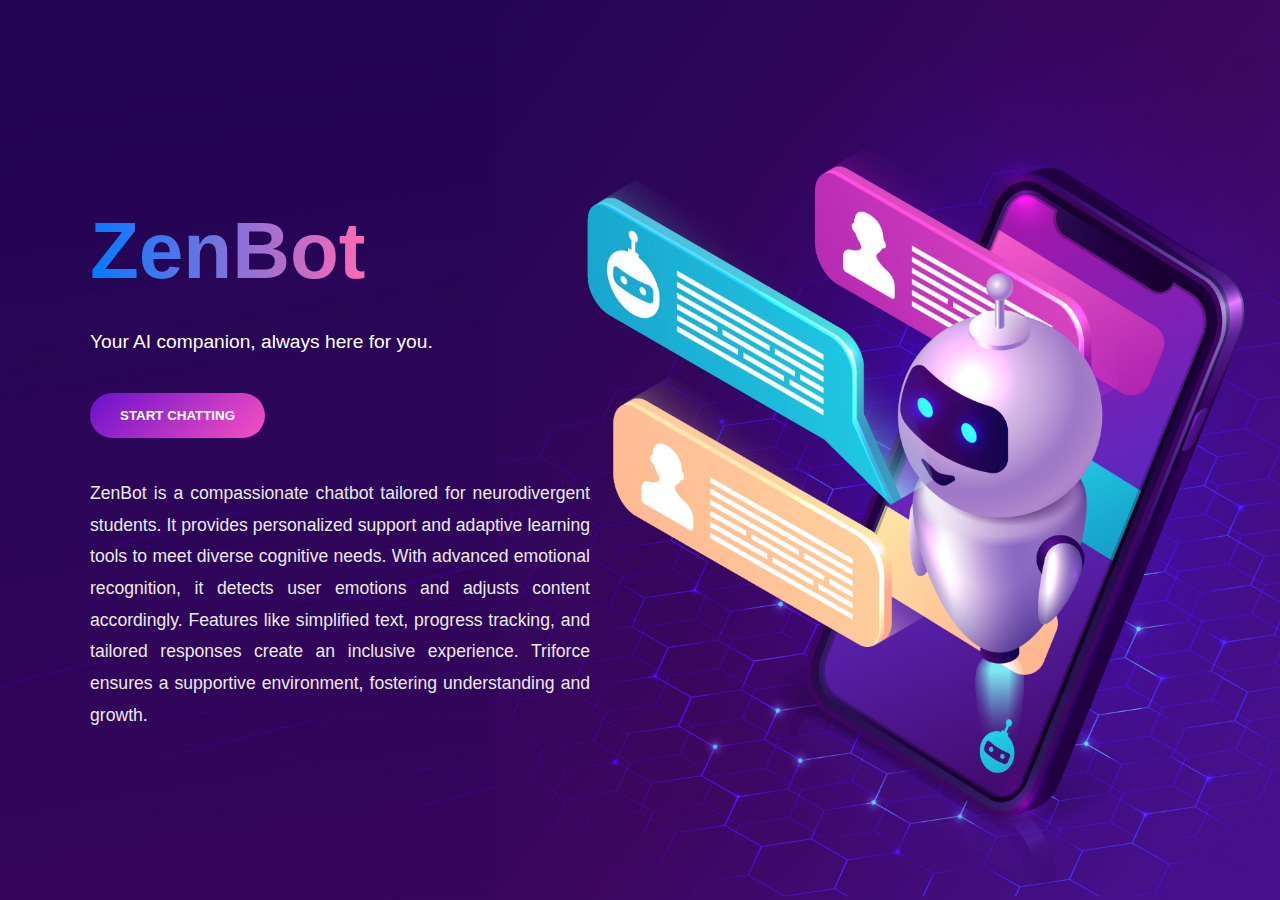
==== commit 7dc17d32: "second review UI" ====
--- a/bot.html
+++ b/bot.html
@@ -7,48 +7,64 @@
     <title>Interactive AI Chatbot</title>
     <style>
         /* General Styles */
-        /* Animated Gradient Background */
-@keyframes gradientAnimation {
-    0% {
-        background-position: 0% 50%;
-    }
-    50% {
-        background-position: 100% 50%;
-    }
-    100% {
-        background-position: 0% 50%;
-    }
-}
-
-body {
-    font-family: 'Roboto', sans-serif;
-    margin: 0;
-    padding: 0;
-    background: linear-gradient(135deg, #6a11cb, #2575fc, #50c9c3, #96deda);
-    background-size: 300% 300%;
-    animation: gradientAnimation 8s infinite ease-in-out;
-    height: 100vh;
-    color: #fff;
+        body {
+            font-family: 'Roboto', sans-serif;
+            margin: 0;
+            padding: 0;
+            height: 100vh;
+            color: #fff;
+            display: flex;
+            justify-content: flex-start; /* Align content to the left */
+            align-items: center;
+            background-image: url('templates/img/kesikabg2.jpg'); /* Add your local image path here */
+            background-size: cover;
+            background-position: center;
+            background-repeat: no-repeat;
+        }
+        .modal {
     display: flex;
+    align-items: center;
     justify-content: center;
-    align-items: center;
-}
-
-
-        .container {
-            background: rgba(0, 0, 0, 0.7);
-            border-radius: 20px;
+    position: fixed;
+    top: 0;
+    left: 0;
+    width: 100%;
+    height: 100%;
+    background: rgba(0, 0, 0, 0.5);
+}
+
+.modal-content {
+    background: #fff;
+    padding: 20px;
+    border-radius: 10px;
+    text-align: center;
+    width: 300px;
+    position: relative;
+}
+
+.close-btn {
+    position: absolute;
+    top: 10px;
+    right: 15px;
+    font-size: 24px;
+    cursor: pointer;
+}
+
+
+        .content {
             padding: 40px;
-            width: 90%;
-            max-width: 1200px;
-            box-shadow: 0 10px 30px rgba(0, 0, 0, 0.5);
-            text-align: center;
+            max-width: 500px;
+            text-align: left; /* Align text to the left */
+            margin-left: 50px; /* Add margin to the left */
         }
 
         header h1 {
-            font-size: 3.5rem;
+            font-size: 5rem;
             margin-bottom: 15px;
-            color: #6a11cb;
+            background: linear-gradient(to right, #007bff, #ff69b4);
+            -webkit-background-clip: text;
+            -webkit-text-fill-color: transparent;
+            display: inline-block;
         }
 
         header p {
@@ -58,19 +74,18 @@
 
         .btn {
             padding: 15px 30px;
-            background: #6a11cb;
+            background: linear-gradient(135deg, #6a11cb, #f750c2); /* Gradient from pink to blue */
             color: #fff;
             border: none;
             border-radius: 30px;
             cursor: pointer;
             text-transform: uppercase;
             font-weight: bold;
-            margin: 10px;
             transition: all 0.3s ease-in-out;
         }
 
         .btn:hover {
-            background: #540da5;
+            background: linear-gradient(135deg, #f750c2, #6a11cb); /* Darker gradient on hover */
             transform: scale(1.05);
         }
 
@@ -80,13 +95,8 @@
             line-height: 1.8;
             color: #eaeaea;
         }
-        .auth-buttons {
-    position: absolute;
-    top: 20px;
-    right: 20px;
-}
-
-
+
+        /* Modal Styles */
         .modal {
             display: none;
             position: fixed;
@@ -175,23 +185,28 @@
 </head>
 
 <body>
-    <div class="auth-buttons">
-        <button class="btn signin-btn" onclick="openModalsignin()">Sign In</button>
-        <button class="btn signup-btn" onclick="openModalsignup()">Sign Up</button>
-    </div>
-
-    <div class="container">
+    <div class="content">
         <header>
-            <h1>Triforce Chatbot</h1>
+            <h1>ZenBot</h1>
             <p>Your AI companion, always here for you.</p>
             <button class="btn" onclick="startChat()">Start Chatting</button>
         </header>
 
         <section class="hero">
-            <p>"Triforce is a compassionate chatbot tailored for neurodivergent students. It provides personalized support and adaptive learning tools to meet diverse cognitive needs. With advanced emotional recognition, it detects user emotions and adjusts content accordingly. Features like simplified text, progress tracking, and tailored responses create an inclusive experience. Triforce ensures a supportive environment, fostering understanding and growth."</p>
+            <p style="text-align: justify;">ZenBot is a compassionate chatbot tailored for neurodivergent students. It provides personalized support and adaptive learning tools to meet diverse cognitive needs. With advanced emotional recognition, it detects user emotions and adjusts content accordingly. Features like simplified text, progress tracking, and tailored responses create an inclusive experience. Triforce ensures a supportive environment, fostering understanding and growth.</p>
         </section>
     </div>
 
+    <!-- Prompt Modal -->
+<div id="promptModal" class="modal">
+    <div class="modal-content">
+        <span class="close-btn" onclick="closePromptModal()">&times;</span> <!-- Close Icon -->
+        <h2>Do you want to sign up or sign in?</h2>
+        <button class="btn psignin-btn" onclick="redirectToSignIn()">Sign In</button>
+        <button class="btn psignup-btn" onclick="redirectToSignUp()">Sign Up</button>
+        
+    </div>
+</div>
 
     <!-- Modal for Sign-In -->
     <div id="signinModal" class="modal">
@@ -215,138 +230,116 @@
         </div>
     </div>
 
-    <!-- Prompt Modal -->
-    <div id="promptModal" class="modal">
-        <div class="modal-content">
-            <h2>Do you want to sign up or sign in?</h2>
-            <button class="btn psignin-btn" onclick="redirectToSignIn()">Sign In</button>
-            <button class="btn psignup-btn" onclick="redirectToSignUp()">Sign Up</button>
-            <button class="btn close" onclick="closePromptModal()">Cancel</button>
-        </div>
-    </div>
-
     <!-- Toast Notification -->
     <div id="toast">Action Successful!</div>
 
     <script>
-        let isUserSignedIn = false; // Track sign-in status
-
-        document.getElementById("registerBtn").addEventListener("click", function() {
-            const email = document.querySelector("#signupModal input[type='text']").value;
-            const password = document.querySelector("#signupModal input[type='password']").value;
-
-            fetch("http://localhost:5001/register", {
-                    method: "POST",
-                    headers: {
-                        "Content-Type": "application/json",
-                    },
-                    body: JSON.stringify({
-                        email,
-                        password
-                    }),
-                })
-                .then((response) => response.json())
-                .then((data) => {
-                    if (data.error) {
-                        showToast(data.error, true);
-                    } else {
-                        closeModalsignup();
-                        showToast("Registration Successful!");
-                    }
-                })
-                .catch((error) => {
-                    showToast("An error occurred during registration", true);
-                    console.error("Error:", error);
-                });
-        });
-
-        document.getElementById("signinBtn").addEventListener("click", function() {
-            const email = document.querySelector("#signinModal input[type='text']").value;
-            const password = document.querySelector("#signinModal input[type='password']").value;
-
-            fetch("http://localhost:5001/login", {
-                    method: "POST",
-                    headers: {
-                        "Content-Type": "application/json",
-                    },
-                    body: JSON.stringify({
-                        email,
-                        password
-                    }),
-                })
-                .then((response) => response.json())
-                .then((data) => {
-                    if (data.error) {
-                        showToast(data.error, true);
-                    } else {
-                        showToast("Signed in successfully!");
-                        isUserSignedIn = true; // Update sign-in status
-                        closeModalsignin();
-                        redirectToChatPage(); // Redirect after sign-in
-                    }
-                })
-                .catch((error) => {
-                    showToast("An error occurred during login", true);
-                    console.error("Error:", error);
-                });
-        });
-
-        function startChat() {
-            if (!isUserSignedIn) {
-                openPromptModal(); // Open prompt modal for sign-in/sign-up
-            } else {
-                redirectToChatPage(); // Redirect directly if signed in
-            }
-        }
-
-        function redirectToChatPage() {
-            // Replace 'chat.html' with the actual chat page
-            window.location.href = "templates/index.html";
-        }
-
-        function openPromptModal() {
-            document.getElementById('promptModal').style.display = 'flex';
-        }
-
-        function closePromptModal() {
-            document.getElementById('promptModal').style.display = 'none';
-        }
-
         function redirectToSignIn() {
-            closePromptModal();
-            openModalsignin();
-        }
-
-        function redirectToSignUp() {
-            closePromptModal();
-            openModalsignup();
-        }
-
-        function openModalsignin() {
-            document.getElementById("signinModal").style.display = "flex";
-        }
-
-        function openModalsignup() {
-            document.getElementById("signupModal").style.display = "flex";
-        }
-
-        function closeModalsignin() {
-            document.getElementById("signinModal").style.display = "none";
-        }
-
-        function closeModalsignup() {
-            document.getElementById("signupModal").style.display = "none";
-        }
-
-        function showToast(message, isError = false) {
-            const toast = document.getElementById("toast");
-            toast.textContent = message;
-            toast.className = isError ? "error" : "";
-            toast.style.display = "block";
-            setTimeout(() => {
-                toast.style.display = "none";
-            }, 3000);
-        }
+    document.getElementById("promptModal").style.display = "none";
+    document.getElementById("signinModal").style.display = "block";
+}
+
+function redirectToSignUp() {
+    document.getElementById("promptModal").style.display = "none";
+    document.getElementById("signupModal").style.display = "block";
+}
+
+function closePromptModal() {
+    document.getElementById("promptModal").style.display = "none";
+}
+
+function closeModalsignin() {
+    document.getElementById("signinModal").style.display = "none";
+}
+
+function closeModalsignup() {
+    document.getElementById("signupModal").style.display = "none";
+}
+  
+        let isUserSignedIn = false;
+
+async function startChat() {
+    if (!isUserSignedIn) {
+        openPromptModal();
+    } else {
+        redirectToChatPage();
+    }
+}
+
+function openPromptModal() {
+    document.getElementById('promptModal').style.display = 'flex';
+}
+
+function closePromptModal() {
+    document.getElementById('promptModal').style.display = 'none';
+}
+
+function redirectToChatPage() {
+    window.location.href = "templates/index.html";
+}
+
+async function registerUser() {
+    const email = document.querySelector("#signupModal input[type='text']").value;
+    const password = document.querySelector("#signupModal input[type='password']").value;
+
+    const response = await fetch("http://localhost:5001/register", {
+        method: "POST",
+        headers: { "Content-Type": "application/json" },
+        body: JSON.stringify({ email, password })
+    });
+    
+    const data = await response.json();
+    showToast(data.message || data.error, !response.ok);
+    if (response.ok) {
+        closeModalsignup();
+        openModalsignin();
+    }
+}
+
+async function loginUser() {
+    const email = document.querySelector("#signinModal input[type='text']").value;
+    const password = document.querySelector("#signinModal input[type='password']").value;
+
+    const response = await fetch("http://localhost:5001/login", {
+        method: "POST",
+        headers: { "Content-Type": "application/json" },
+        body: JSON.stringify({ email, password })
+    });
+    
+    const data = await response.json();
+    showToast(data.message || data.error, !response.ok);
+    if (response.ok) {
+        isUserSignedIn = true;
+        closeModalsignin();
+        redirectToChatPage();
+    }
+}
+
+async function sendMessageToChat() {
+    const message = document.getElementById("userMessage").value;
+    if (!message) return;
+
+    const response = await fetch("http://localhost:5001/chat", {
+        method: "POST",
+        headers: { "Content-Type": "application/json" },
+        body: JSON.stringify({ message, user_id: "default" })
+    });
+    
+    const data = await response.json();
+    document.getElementById("chatResponse").innerText = data.response;
+}
+
+function showToast(message, isError = false) {
+    const toast = document.getElementById("toast");
+    toast.textContent = message;
+    toast.className = isError ? "error" : "";
+    toast.style.display = "block";
+    setTimeout(() => { toast.style.display = "none"; }, 3000);
+}
+
+document.getElementById("signinBtn").addEventListener("click", loginUser);
+document.getElementById("registerBtn").addEventListener("click", registerUser);
+
     </script>
 </body>
 
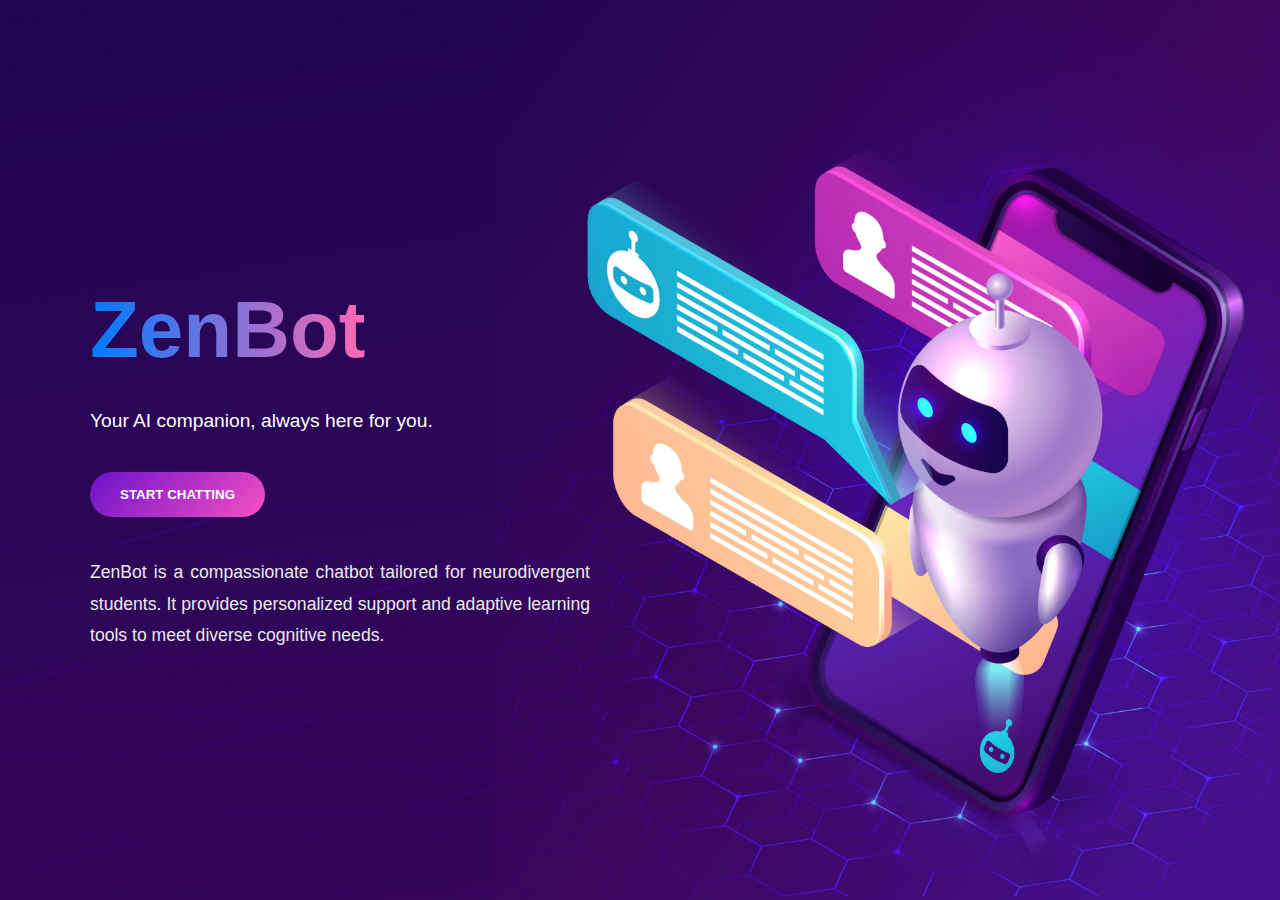
==== commit ba502f08: "contact us,profile name in menu" ====
--- a/bot.html
+++ b/bot.html
@@ -14,48 +14,19 @@
             height: 100vh;
             color: #fff;
             display: flex;
-            justify-content: flex-start; /* Align content to the left */
+            justify-content: flex-start;
             align-items: center;
-            background-image: url('templates/img/kesikabg2.jpg'); /* Add your local image path here */
+            background-image: url('templates/img/kesikabg2.jpg');
             background-size: cover;
             background-position: center;
             background-repeat: no-repeat;
         }
-        .modal {
-    display: flex;
-    align-items: center;
-    justify-content: center;
-    position: fixed;
-    top: 0;
-    left: 0;
-    width: 100%;
-    height: 100%;
-    background: rgba(0, 0, 0, 0.5);
-}
-
-.modal-content {
-    background: #fff;
-    padding: 20px;
-    border-radius: 10px;
-    text-align: center;
-    width: 300px;
-    position: relative;
-}
-
-.close-btn {
-    position: absolute;
-    top: 10px;
-    right: 15px;
-    font-size: 24px;
-    cursor: pointer;
-}
-
 
         .content {
             padding: 40px;
             max-width: 500px;
-            text-align: left; /* Align text to the left */
-            margin-left: 50px; /* Add margin to the left */
+            text-align: left;
+            margin-left: 50px;
         }
 
         header h1 {
@@ -74,7 +45,7 @@
 
         .btn {
             padding: 15px 30px;
-            background: linear-gradient(135deg, #6a11cb, #f750c2); /* Gradient from pink to blue */
+            background: linear-gradient(135deg, #6a11cb, #f750c2);
             color: #fff;
             border: none;
             border-radius: 30px;
@@ -85,7 +56,7 @@
         }
 
         .btn:hover {
-            background: linear-gradient(135deg, #f750c2, #6a11cb); /* Darker gradient on hover */
+            background: linear-gradient(135deg, #f750c2, #6a11cb);
             transform: scale(1.05);
         }
 
@@ -96,72 +67,66 @@
             color: #eaeaea;
         }
 
-        /* Modal Styles */
-        .modal {
+        /* Sign In / Sign Up Modal */
+        .overlay {
             display: none;
             position: fixed;
-            z-index: 1000;
+            top: 0;
             left: 0;
-            top: 0;
             width: 100%;
             height: 100%;
-            background-color: rgba(0, 0, 0, 0.8);
-            justify-content: center;
-            align-items: center;
-        }
-
-        .modal-content {
+            background: rgba(0, 0, 0, 0.5);
+            z-index: 999;
+        }
+
+        .popup-container {
+            display: none;
+            position: fixed;
+            top: 50%;
+            left: 50%;
+            transform: translate(-50%, -50%);
             background: #fff;
-            color: #000;
+            padding: 20px;
             border-radius: 10px;
-            padding: 30px;
+            width: 320px;
             text-align: center;
-            width: 90%;
-            max-width: 400px;
-            box-shadow: 0 10px 30px rgba(0, 0, 0, 0.5);
-        }
-
-        .modal-content h2 {
-            margin-top: 0;
-            color: #6a11cb;
-        }
-
-        .modal-content input {
+            z-index: 1000;
+        }
+
+        .popup-tabs button {
+            width: 50%;
+            padding: 10px;
+            background: #6a11cb;
+            color: white;
+            border: none;
+            cursor: pointer;
+        }
+
+        .popup-tabs button:hover {
+            background: #483d8b;
+        }
+
+        .popup-container input {
             width: 100%;
-            padding: 12px;
+            padding: 10px;
             margin: 10px 0;
             border: 1px solid #ccc;
             border-radius: 5px;
-            font-size: 1rem;
-        }
-
-        .modal-content button {
+        }
+
+        .popup-submit {
             width: 100%;
             padding: 12px;
             background: #6a11cb;
-            color: #fff;
+            color: white;
             border: none;
-            border-radius: 5px;
             cursor: pointer;
             font-size: 1rem;
             margin-top: 10px;
-            transition: background 0.3s ease;
-        }
-
-        .modal-content button:hover {
+        }
+
+        .popup-submit:hover {
             background: #540da5;
-        }
-
-        .modal-content .close {
-            background: none;
-            color: #000;
-            font-size: 1.5rem;
-            text-align: right;
-            cursor: pointer;
-            border: none;
-            position: absolute;
-            top: 10px;
-            right: 15px;
         }
 
         /* Toast Notification */
@@ -174,12 +139,7 @@
             color: white;
             padding: 15px;
             border-radius: 5px;
-            box-shadow: 0px 4px 6px rgba(0, 0, 0, 0.1);
             z-index: 1001;
-        }
-
-        #toast.error {
-            background: #f44336;
         }
     </style>
 </head>
@@ -191,156 +151,133 @@
             <p>Your AI companion, always here for you.</p>
             <button class="btn" onclick="startChat()">Start Chatting</button>
         </header>
-
         <section class="hero">
-            <p style="text-align: justify;">ZenBot is a compassionate chatbot tailored for neurodivergent students. It provides personalized support and adaptive learning tools to meet diverse cognitive needs. With advanced emotional recognition, it detects user emotions and adjusts content accordingly. Features like simplified text, progress tracking, and tailored responses create an inclusive experience. Triforce ensures a supportive environment, fostering understanding and growth.</p>
+            <p style="text-align: justify;">
+                ZenBot is a compassionate chatbot tailored for neurodivergent students. It provides personalized support
+                and adaptive learning tools to meet diverse cognitive needs.
+            </p>
         </section>
     </div>
 
-    <!-- Prompt Modal -->
-<div id="promptModal" class="modal">
-    <div class="modal-content">
-        <span class="close-btn" onclick="closePromptModal()">&times;</span> <!-- Close Icon -->
-        <h2>Do you want to sign up or sign in?</h2>
-        <button class="btn psignin-btn" onclick="redirectToSignIn()">Sign In</button>
-        <button class="btn psignup-btn" onclick="redirectToSignUp()">Sign Up</button>
-        
-    </div>
-</div>
-
-    <!-- Modal for Sign-In -->
-    <div id="signinModal" class="modal">
-        <div class="modal-content">
-            <button class="close" onclick="closeModalsignin()">&times;</button>
-            <h2>Sign In</h2>
-            <input type="text" placeholder="E-mail" required>
-            <input type="password" placeholder="Password" required>
-            <button id="signinBtn">Sign In</button>
+    <!-- Login Modal -->
+    <div class="overlay" id="signupOverlay"></div>
+    <div class="popup-container" id="signupPopup">
+        <div class="popup-tabs">
+            <button onclick="showSignIn()">Sign In</button>
+            <button onclick="showSignUp()">Sign Up</button>
+        </div>
+
+        <div id="signInForm">
+            <h2>Sign In & Upload</h2>
+            <input type="email" id="signinEmail" placeholder="Email" required>
+            <input type="password" id="signinPassword" placeholder="Password" required>
+            <input type="file" id="signinPdfUpload" accept=".pdf">
+            <button class="popup-submit" onclick="submitSignIn()">Sign In & Update</button>
+        </div>
+
+        <div id="signUpForm" style="display: none;">
+            <h2>Sign Up</h2>
+            <input type="text" id="signupName" placeholder="Full Name" required>
+            <input type="email" id="signupEmail" placeholder="Email" required>
+            <input type="password" id="signupPassword" placeholder="Password" required>
+            <input type="file" id="signupPdfUpload" accept=".pdf">
+            <button class="popup-submit" onclick="submitSignup()">Sign Up</button>
         </div>
     </div>
 
-    <!-- Modal for Sign-Up -->
-    <div id="signupModal" class="modal">
-        <div class="modal-content">
-            <button class="close" onclick="closeModalsignup()">&times;</button>
-            <h2>Sign Up</h2>
-            <input type="text" placeholder="Email" required>
-            <input type="password" placeholder="Password" required>
-            <button id="registerBtn">Register</button>
-        </div>
-    </div>
-
     <!-- Toast Notification -->
-    <div id="toast">Action Successful!</div>
+    <div id="toast"></div>
 
     <script>
-        function redirectToSignIn() {
-    document.getElementById("promptModal").style.display = "none";
-    document.getElementById("signinModal").style.display = "block";
-}
-
-function redirectToSignUp() {
-    document.getElementById("promptModal").style.display = "none";
-    document.getElementById("signupModal").style.display = "block";
-}
-
-function closePromptModal() {
-    document.getElementById("promptModal").style.display = "none";
-}
-
-function closeModalsignin() {
-    document.getElementById("signinModal").style.display = "none";
-}
-
-function closeModalsignup() {
-    document.getElementById("signupModal").style.display = "none";
-}
-  
+        let users = {};
         let isUserSignedIn = false;
 
-async function startChat() {
-    if (!isUserSignedIn) {
-        openPromptModal();
-    } else {
-        redirectToChatPage();
-    }
-}
-
-function openPromptModal() {
-    document.getElementById('promptModal').style.display = 'flex';
-}
-
-function closePromptModal() {
-    document.getElementById('promptModal').style.display = 'none';
-}
-
-function redirectToChatPage() {
-    window.location.href = "templates/index.html";
-}
-
-async function registerUser() {
-    const email = document.querySelector("#signupModal input[type='text']").value;
-    const password = document.querySelector("#signupModal input[type='password']").value;
-
-    const response = await fetch("http://localhost:5001/register", {
-        method: "POST",
-        headers: { "Content-Type": "application/json" },
-        body: JSON.stringify({ email, password })
-    });
-    
-    const data = await response.json();
-    showToast(data.message || data.error, !response.ok);
-    if (response.ok) {
-        closeModalsignup();
-        openModalsignin();
-    }
-}
-
-async function loginUser() {
-    const email = document.querySelector("#signinModal input[type='text']").value;
-    const password = document.querySelector("#signinModal input[type='password']").value;
-
-    const response = await fetch("http://localhost:5001/login", {
-        method: "POST",
-        headers: { "Content-Type": "application/json" },
-        body: JSON.stringify({ email, password })
-    });
-    
-    const data = await response.json();
-    showToast(data.message || data.error, !response.ok);
-    if (response.ok) {
-        isUserSignedIn = true;
-        closeModalsignin();
-        redirectToChatPage();
-    }
-}
-
-async function sendMessageToChat() {
-    const message = document.getElementById("userMessage").value;
-    if (!message) return;
-
-    const response = await fetch("http://localhost:5001/chat", {
-        method: "POST",
-        headers: { "Content-Type": "application/json" },
-        body: JSON.stringify({ message, user_id: "default" })
-    });
-    
-    const data = await response.json();
-    document.getElementById("chatResponse").innerText = data.response;
-}
-
-function showToast(message, isError = false) {
-    const toast = document.getElementById("toast");
-    toast.textContent = message;
-    toast.className = isError ? "error" : "";
-    toast.style.display = "block";
-    setTimeout(() => { toast.style.display = "none"; }, 3000);
-}
-
-document.getElementById("signinBtn").addEventListener("click", loginUser);
-document.getElementById("registerBtn").addEventListener("click", registerUser);
-
+        function startChat() {
+            if (!isUserSignedIn) {
+                document.getElementById("signupOverlay").style.display = "block";
+                document.getElementById("signupPopup").style.display = "block";
+            } else {
+                window.location.href = "templates/index.html";
+            }
+        }
+
+        function showSignIn() {
+            document.getElementById("signInForm").style.display = "block";
+            document.getElementById("signUpForm").style.display = "none";
+        }
+
+        function showSignUp() {
+            document.getElementById("signUpForm").style.display = "block";
+            document.getElementById("signInForm").style.display = "none";
+        }
+        
+        async function submitSignup() {
+            const email = document.getElementById("signupEmail").value;
+            const password = document.getElementById("signupPassword").value;
+
+            const response = await fetch("http://localhost:5001/register", {
+                method: "POST",
+                headers: { "Content-Type": "application/json" },
+                body: JSON.stringify({ email, password })
+            });
+            
+            const data = await response.json();
+            showToast(data.message || data.error, !response.ok);
+            if (response.ok) {
+                closeModalsignup();
+                startChat();
+            }
+        }
+
+        async function submitSignIn() {
+            const email = document.getElementById("signinEmail").value;
+            const password = document.getElementById("signinPassword").value;
+
+            if (!email || !password) {
+                showToast("Please enter email and password", true);
+                return;
+            }
+
+            const response = await fetch("http://localhost:5001/login", {
+                method: "POST",
+                headers: { "Content-Type": "application/json" },
+                body: JSON.stringify({ email, password })
+            });
+
+            const data = await response.json();
+            showToast(data.message || data.error, !response.ok);
+
+            if (response.ok) {
+                // Store email in localStorage
+                localStorage.setItem('userEmail', email);
+                isUserSignedIn = true;
+                document.getElementById("signupOverlay").style.display = "none";
+                document.getElementById("signupPopup").style.display = "none";
+                startChat();
+            }
+        }
+
+        async function sendMessageToChat() {
+            const message = document.getElementById("userMessage").value;
+            if (!message) return;
+
+            const response = await fetch("http://localhost:5001/chat", {
+                method: "POST",
+                headers: { "Content-Type": "application/json" },
+                body: JSON.stringify({ message, user_id: "default" })
+            });
+            
+            const data = await response.json();
+            document.getElementById("chatResponse").innerText = data.response;
+        }
+
+        function showToast(message, isError = false) {
+            const toast = document.getElementById("toast");
+            toast.textContent = message;
+            toast.className = isError ? "error" : "";
+            toast.style.display = "block";
+            setTimeout(() => { toast.style.display = "none"; }, 3000);
+        }
     </script>
 </body>
-
 </html>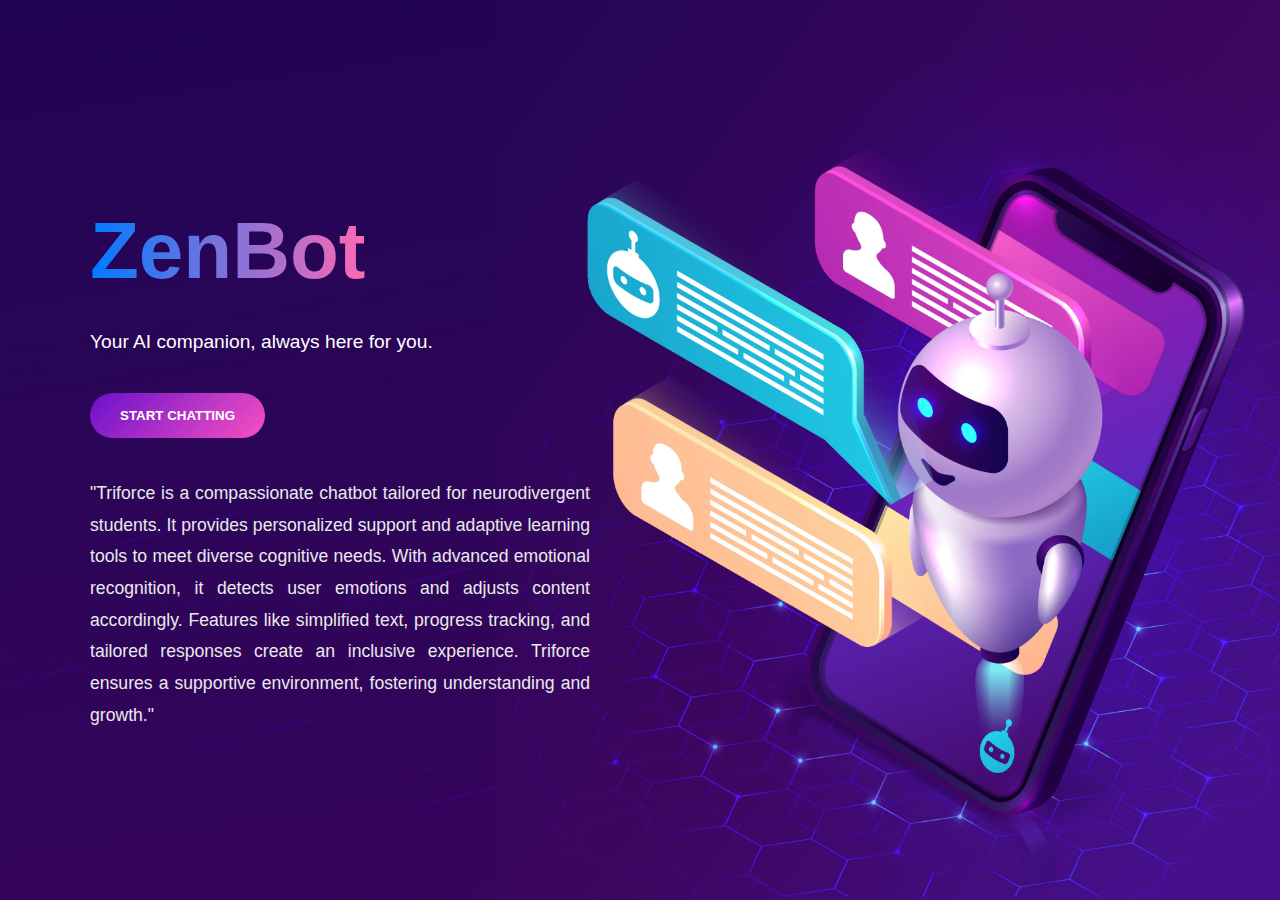
==== commit 033e0a0c: "cognitive" ====
--- a/bot.html
+++ b/bot.html
@@ -153,8 +153,8 @@
         </header>
         <section class="hero">
             <p style="text-align: justify;">
-                ZenBot is a compassionate chatbot tailored for neurodivergent students. It provides personalized support
-                and adaptive learning tools to meet diverse cognitive needs.
+                "Triforce is a compassionate chatbot tailored for neurodivergent students. It provides personalized support and adaptive learning tools to meet diverse cognitive needs. With advanced emotional recognition, it detects user emotions and adjusts
+            content accordingly. Features like simplified text, progress tracking, and tailored responses create an inclusive experience. Triforce ensures a supportive environment, fostering understanding and growth."
             </p>
         </section>
     </div>
@@ -187,76 +187,12 @@
 
     <!-- Toast Notification -->
     <div id="toast"></div>
-
+    <script type="module" src="templates/js/otherjs.js"></script>
     <script>
         let users = {};
         let isUserSignedIn = false;
 
-        function startChat() {
-            if (!isUserSignedIn) {
-                document.getElementById("signupOverlay").style.display = "block";
-                document.getElementById("signupPopup").style.display = "block";
-            } else {
-                window.location.href = "templates/index.html";
-            }
-        }
-
-        function showSignIn() {
-            document.getElementById("signInForm").style.display = "block";
-            document.getElementById("signUpForm").style.display = "none";
-        }
-
-        function showSignUp() {
-            document.getElementById("signUpForm").style.display = "block";
-            document.getElementById("signInForm").style.display = "none";
-        }
         
-        async function submitSignup() {
-            const email = document.getElementById("signupEmail").value;
-            const password = document.getElementById("signupPassword").value;
-
-            const response = await fetch("http://localhost:5001/register", {
-                method: "POST",
-                headers: { "Content-Type": "application/json" },
-                body: JSON.stringify({ email, password })
-            });
-            
-            const data = await response.json();
-            showToast(data.message || data.error, !response.ok);
-            if (response.ok) {
-                closeModalsignup();
-                startChat();
-            }
-        }
-
-        async function submitSignIn() {
-            const email = document.getElementById("signinEmail").value;
-            const password = document.getElementById("signinPassword").value;
-
-            if (!email || !password) {
-                showToast("Please enter email and password", true);
-                return;
-            }
-
-            const response = await fetch("http://localhost:5001/login", {
-                method: "POST",
-                headers: { "Content-Type": "application/json" },
-                body: JSON.stringify({ email, password })
-            });
-
-            const data = await response.json();
-            showToast(data.message || data.error, !response.ok);
-
-            if (response.ok) {
-                // Store email in localStorage
-                localStorage.setItem('userEmail', email);
-                isUserSignedIn = true;
-                document.getElementById("signupOverlay").style.display = "none";
-                document.getElementById("signupPopup").style.display = "none";
-                startChat();
-            }
-        }
-
         async function sendMessageToChat() {
             const message = document.getElementById("userMessage").value;
             if (!message) return;
@@ -278,6 +214,84 @@
             toast.style.display = "block";
             setTimeout(() => { toast.style.display = "none"; }, 3000);
         }
+        function startChat() {
+            if (!isUserSignedIn) {
+                document.getElementById("signupOverlay").style.display = "block";
+                document.getElementById("signupPopup").style.display = "block";
+            } else {
+                window.location.href = "templates/index.html";
+            }
+        }
+
+        function showSignIn() {
+            document.getElementById("signInForm").style.display = "block";
+            document.getElementById("signUpForm").style.display = "none";
+        }
+
+        function showSignUp() {
+            document.getElementById("signUpForm").style.display = "block";
+            document.getElementById("signInForm").style.display = "none";
+        }
+
+        async function submitSignup() {
+            const name = document.getElementById("signupName").value;
+            const email = document.getElementById("signupEmail").value;
+            const password = document.getElementById("signupPassword").value;
+            const file = document.getElementById("signupPdfUpload").files[0];
+
+            if (!name || !email || !password || !file) {
+                showToast("Please fill out all fields and upload a PDF", true);
+                return;
+            }
+
+            const formData = new FormData();
+            formData.append("name", name);
+            formData.append("email", email);
+            formData.append("password", password);
+            formData.append("pdf", file);
+
+            const response = await fetch("http://localhost:5001/register", {
+                method: "POST",
+                body: formData
+            });
+
+            const data = await response.json();
+            showToast(data.message || data.error, !response.ok);
+
+            if (response.ok) {
+                closeModalsignup();
+                startChat();
+            }
+        }
+
+        async function submitSignIn() {
+            const email = document.getElementById("signinEmail").value;
+            const password = document.getElementById("signinPassword").value;
+
+            if (!email || !password) {
+                showToast("Please enter email and password", true);
+                return;
+            }
+
+            const response = await fetch("http://localhost:5001/login", {
+                method: "POST",
+                headers: { "Content-Type": "application/json" },
+                body: JSON.stringify({ email, password })
+            });
+
+            const data = await response.json();
+            showToast(data.message || data.error, !response.ok);
+
+            if (response.ok) {
+                // Store email in localStorage
+                localStorage.setItem('userEmail', email);
+                isUserSignedIn = true;
+                document.getElementById("signupOverlay").style.display = "none";
+                document.getElementById("signupPopup").style.display = "none";
+                startChat();
+            }
+        }
+
     </script>
 </body>
 </html>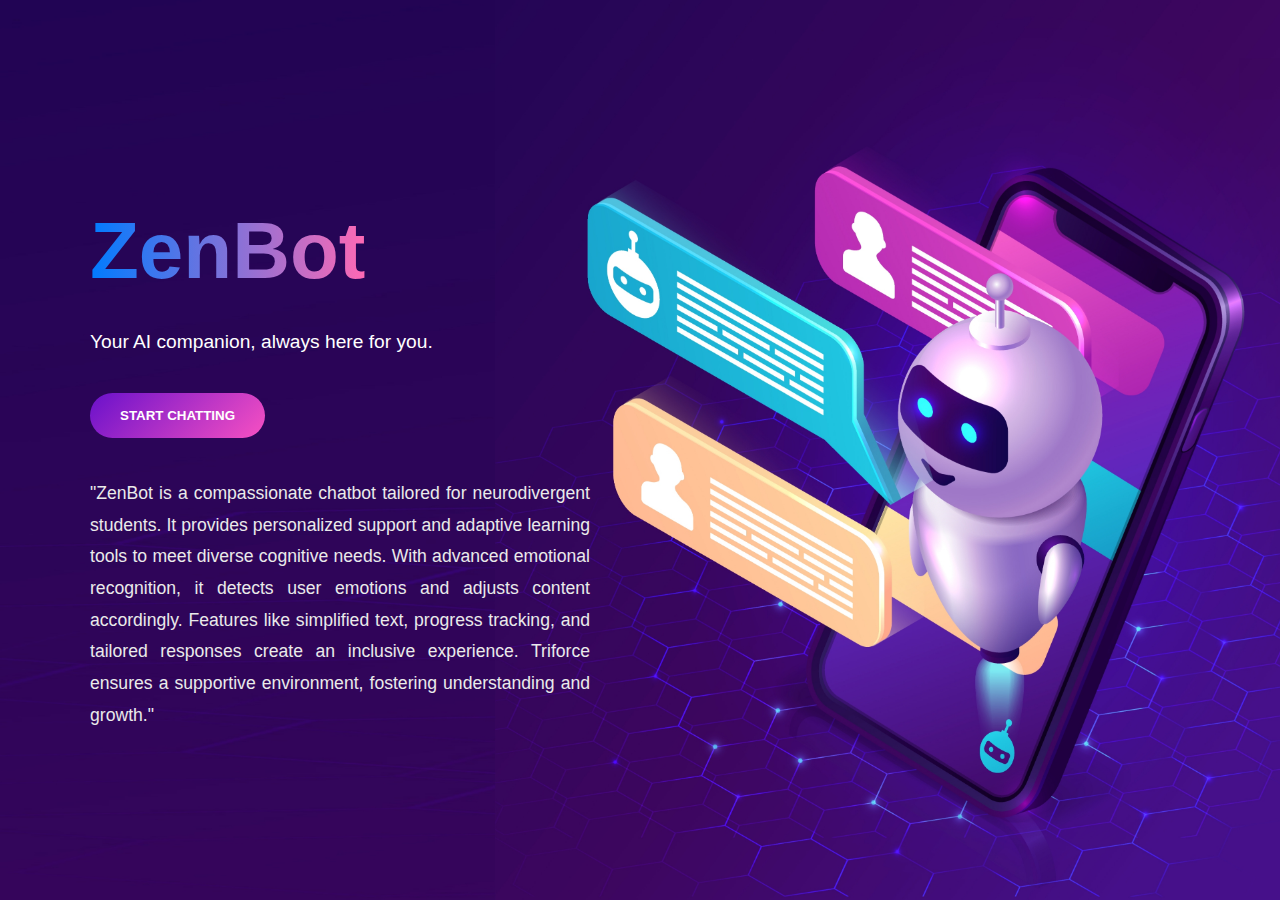
==== commit dfadd440: "UI" ====
--- a/bot.html
+++ b/bot.html
@@ -92,20 +92,6 @@
             text-align: center;
             z-index: 1000;
         }
-
-        .popup-tabs button {
-            width: 50%;
-            padding: 10px;
-            background: #6a11cb;
-            color: white;
-            border: none;
-            cursor: pointer;
-        }
-
-        .popup-tabs button:hover {
-            background: #483d8b;
-        }
-
         .popup-container input {
             width: 100%;
             padding: 10px;
@@ -115,18 +101,21 @@
         }
 
         .popup-submit {
-            width: 100%;
-            padding: 12px;
-            background: #6a11cb;
-            color: white;
+            padding: 15px 30px;
+            background: linear-gradient(135deg, #6a11cb, #f750c2);
+            color: #fff;
             border: none;
+            margin-top: 10px;
+            border-radius: 30px;
             cursor: pointer;
-            font-size: 1rem;
-            margin-top: 10px;
+            text-transform: uppercase;
+            font-weight: bold;
+            transition: all 0.3s ease-in-out;
         }
 
         .popup-submit:hover {
-            background: #540da5;
+            background: linear-gradient(135deg, #f750c2, #6a11cb);
+            transform: scale(1.05);
         }
 
         /* Toast Notification */
@@ -141,6 +130,33 @@
             border-radius: 5px;
             z-index: 1001;
         }
+        .custom-file-upload {
+        display: inline-block;
+        padding: 10px 20px;
+        cursor: pointer;
+        background-color: #cdcdcd;
+        color: white;
+        border-radius: 5px;
+        font-size: 14px;
+        transition: background-color 0.3s ease;
+    }
+
+    .custom-file-upload:hover {
+        background-color: #969696;
+    }
+
+    #signupPdfUpload {
+        display: none;
+    }
+    #signinPdfUpload {
+        display: none;
+    }
+
+    .file-name {
+        margin-left: 10px;
+        font-style: italic;
+        font-size: 14px;
+    }
     </style>
 </head>
 
@@ -153,7 +169,7 @@
         </header>
         <section class="hero">
             <p style="text-align: justify;">
-                "Triforce is a compassionate chatbot tailored for neurodivergent students. It provides personalized support and adaptive learning tools to meet diverse cognitive needs. With advanced emotional recognition, it detects user emotions and adjusts
+                "ZenBot is a compassionate chatbot tailored for neurodivergent students. It provides personalized support and adaptive learning tools to meet diverse cognitive needs. With advanced emotional recognition, it detects user emotions and adjusts
             content accordingly. Features like simplified text, progress tracking, and tailored responses create an inclusive experience. Triforce ensures a supportive environment, fostering understanding and growth."
             </p>
         </section>
@@ -163,23 +179,30 @@
     <div class="overlay" id="signupOverlay"></div>
     <div class="popup-container" id="signupPopup">
         <div class="popup-tabs">
-            <button onclick="showSignIn()">Sign In</button>
-            <button onclick="showSignUp()">Sign Up</button>
+            <span onclick="closeup()" style="position: absolute; top: 10px; right: 10px; cursor: pointer; font-size: 18px; color:black">&times;</span>
+            <button class="btn" onclick="showSignIn()">Sign In</button>
+            <button class="btn" onclick="showSignUp()">Sign Up</button>
         </div>
 
-        <div id="signInForm">
-            <h2>Sign In & Upload</h2>
+        <div id="signInForm"style="display: none; padding-right:20px">
+            <span onclick="closesignin()" style="position: absolute; top: 10px; right: 10px; cursor: pointer; font-size: 18px;color:black">&times;</span>
+            <h2 style="color: black;">Sign In</h2>
             <input type="email" id="signinEmail" placeholder="Email" required>
             <input type="password" id="signinPassword" placeholder="Password" required>
-            <input type="file" id="signinPdfUpload" accept=".pdf">
-            <button class="popup-submit" onclick="submitSignIn()">Sign In & Update</button>
+            <label for="signupPdfUpload" class="custom-file-upload" style="color: black;">Choose PDF</label>
+            <span style="color: black;"id="fileName" class="file-name">No file chosen(optional)</span>
+            <input type="file" id="signinPdfUpload" accept=".pdf"><br>
+            <button class="popup-submit" onclick="submitSignIn()">Sign In</button>
         </div>
 
-        <div id="signUpForm" style="display: none;">
-            <h2>Sign Up</h2>
+        <div id="signUpForm" style="display: none; padding-right:20px">
+            <span onclick="closesignup()" style="position: absolute; top: 10px; right: 10px; cursor: pointer; font-size: 18px;color:black">&times;</span>
+            <h2  style="color: black;">Sign Up</h2>
             <input type="text" id="signupName" placeholder="Full Name" required>
             <input type="email" id="signupEmail" placeholder="Email" required>
             <input type="password" id="signupPassword" placeholder="Password" required>
+            <label for="signupPdfUpload" class="custom-file-upload" style="color: black;">Choose PDF</label>
+            <span style="color: black;"id="fileName" class="file-name">No file chosen(mandatory)</span>
             <input type="file" id="signupPdfUpload" accept=".pdf">
             <button class="popup-submit" onclick="submitSignup()">Sign Up</button>
         </div>
@@ -187,12 +210,24 @@
 
     <!-- Toast Notification -->
     <div id="toast"></div>
-    <script type="module" src="templates/js/otherjs.js"></script>
     <script>
         let users = {};
         let isUserSignedIn = false;
-
-        
+        function closesignup() {
+    document.getElementById("signUpForm").style.display = "none";
+}
+        function closesignin() {
+    document.getElementById("signInForm").style.display = "none";
+}
+        function closeup() {
+    document.getElementById("signupPopup").style.display = window.location.href = "bot.html";
+}
+
+document.getElementById("signupPdfUpload").addEventListener("change", function () {
+    const fileName = this.files.length > 0 ? this.files[0].name : "No file chosen";
+    document.getElementById("fileName").textContent = fileName;
+});
+
         async function sendMessageToChat() {
             const message = document.getElementById("userMessage").value;
             if (!message) return;
